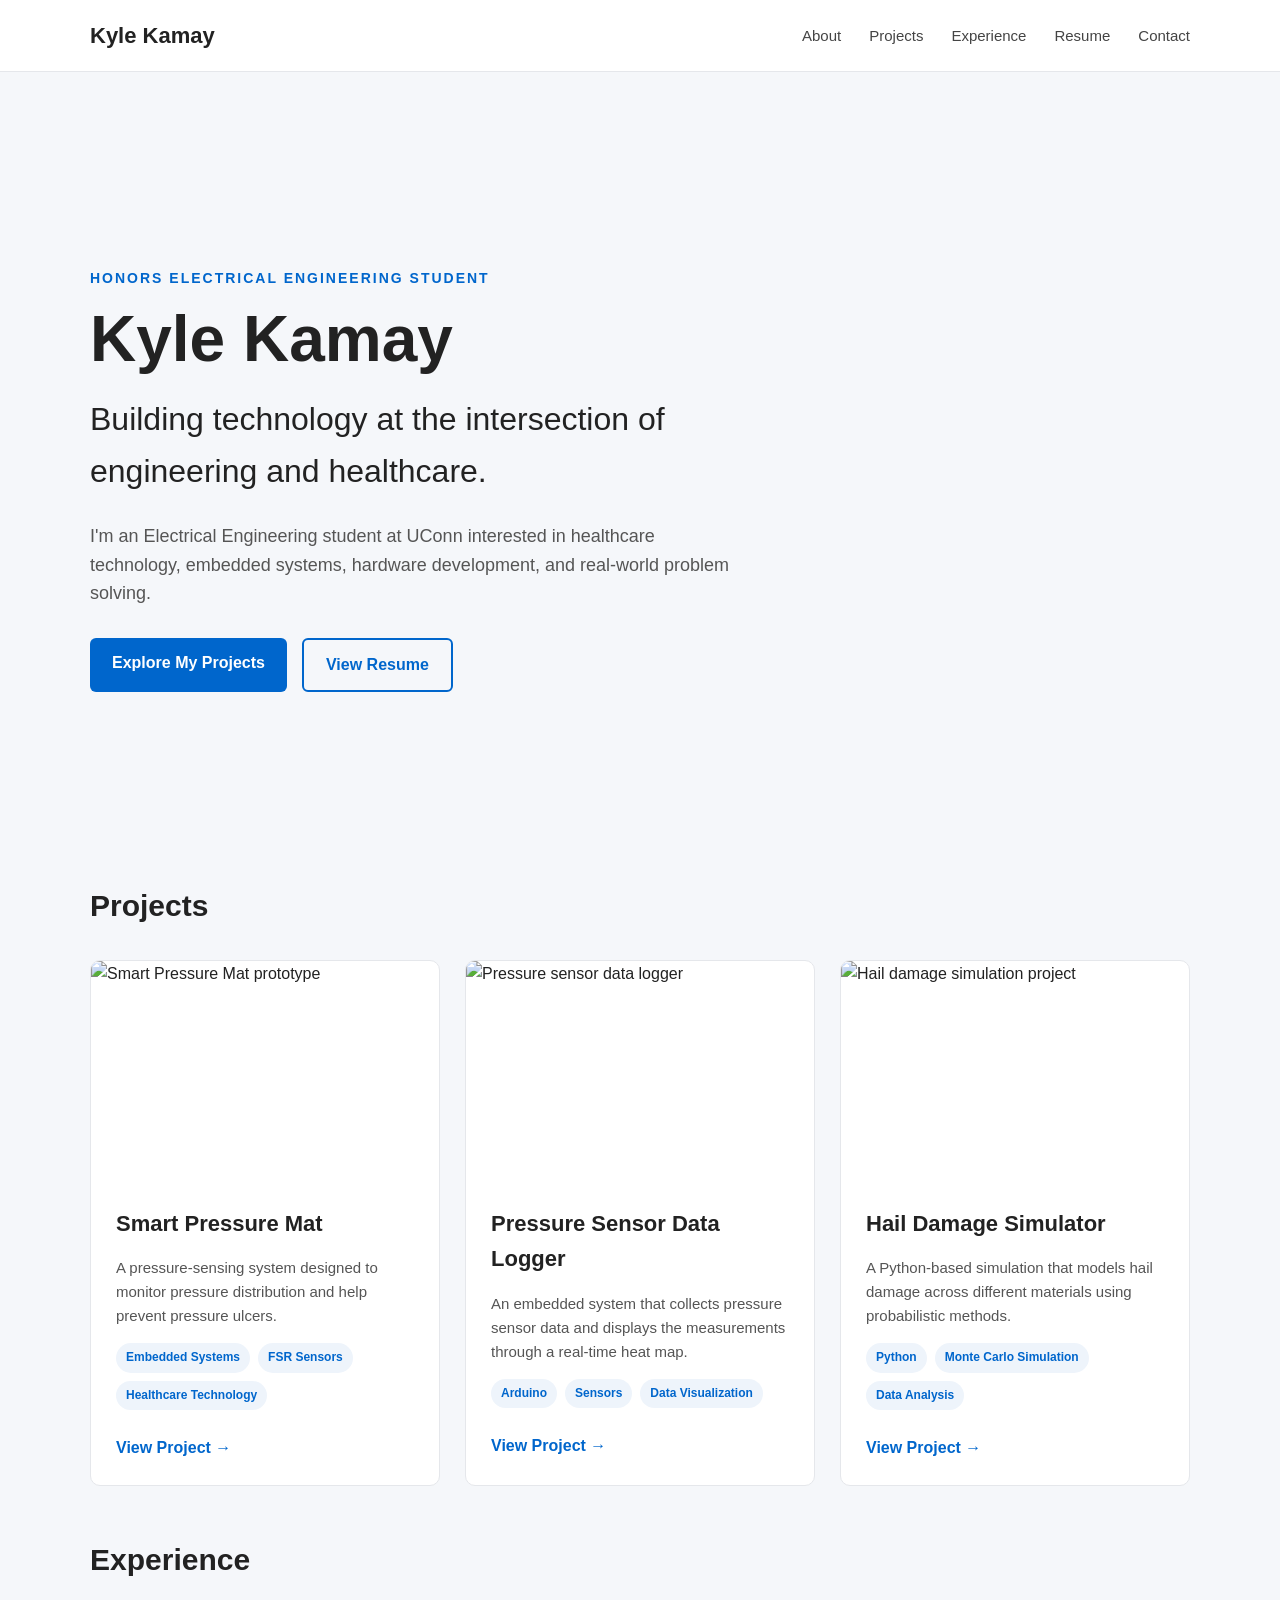
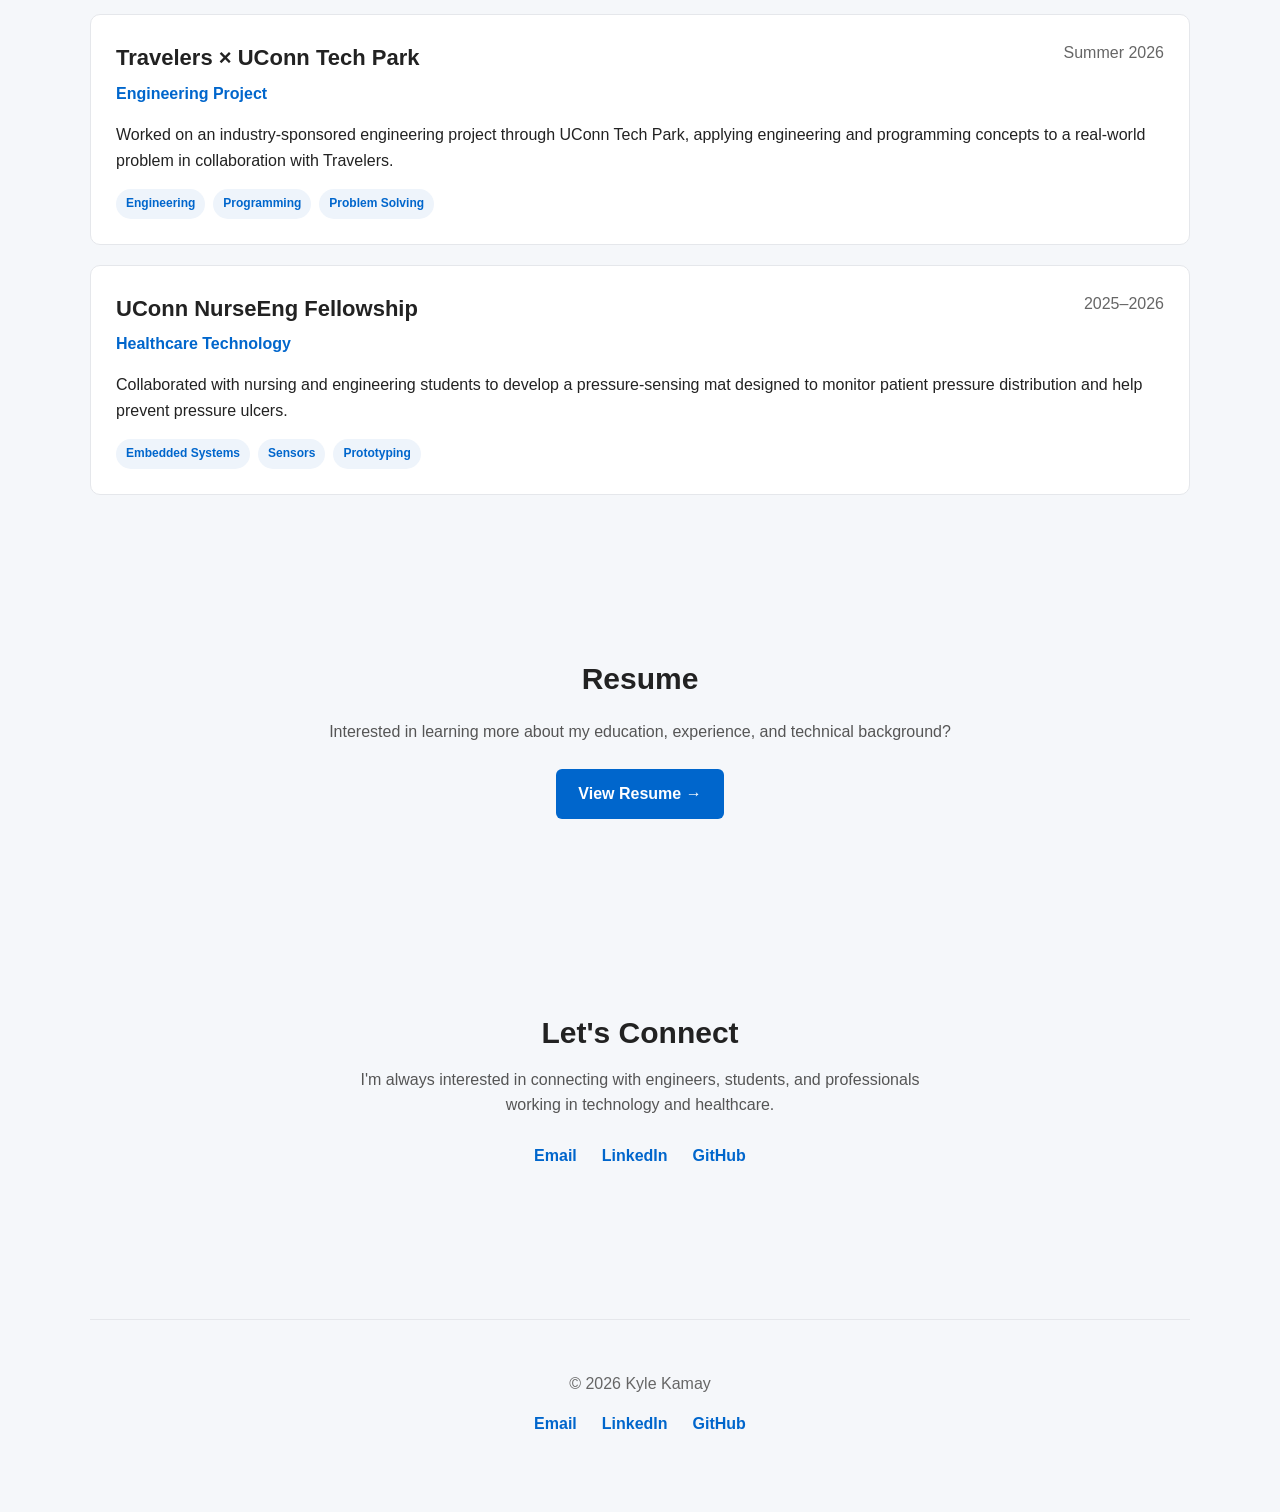
==== index.html @ 366bf532 "Add files via upload" ====
<!DOCTYPE html>
<html>
<head>
    <meta charset="UTF-8">
    <title>Kyle Kamay | Electrical Engineering Portfolio</title>
    <link rel="stylesheet" href="style.css">
</head>

<body>
    <nav class="navbar">
    <div class="nav-container">

        <a href="index.html" class="nav-logo">Kyle Kamay</a>

        <div class="nav-links">
            <a href="#about">About</a>
            <a href="#projects">Projects</a>
            <a href="#experience">Experience</a>
            <a href="#resume">Resume</a>
            <a href="#contact">Contact</a>
        </div>

    </div>
</nav>


    <div class="container">
        <section class="hero" id="about">

    <div class="hero-text">

        <p class="hero-label">HONORS ELECTRICAL ENGINEERING STUDENT</p>

        <h1>Kyle Kamay</h1>

        <h2>
            Building technology at the intersection of
            engineering and healthcare.
        </h2>

        <p class="hero-description">
            I'm an Electrical Engineering student at UConn interested in
            healthcare technology, embedded systems, hardware development,
            and real-world problem solving.
        </p>

        <div class="hero-buttons">
            <a href="#projects" class="button primary-button">
                Explore My Projects
            </a>
        

            <a href="#resume" class="button secondary-button">
                View Resume
            </a>
        </div>

    </div>

</section>
        

    

    <section id="projects">

    <h2>Projects</h2>

    <div class="project-grid">

        <!-- Smart Pressure Mat -->
        <div class="project-card">

            <img 
                src="Images/basic-sensor-integration.png" 
                alt="Smart Pressure Mat prototype"
            >

            <div class="project-content">

                <h3>Smart Pressure Mat</h3>

                <p>
                    A pressure-sensing system designed to monitor pressure
                    distribution and help prevent pressure ulcers.
                </p>

                <div class="project-tags">
                    <span>Embedded Systems</span>
                    <span>FSR Sensors</span>
                    <span>Healthcare Technology</span>
                </div>

                <a href="Projects/smart-pressure-mat.html" class="project-button">
                    View Project →
                </a>

            </div>

        </div>


        <!-- Pressure Sensor Data Logger -->
        <div class="project-card">

            <img 
                src="Images/fsr-readings.png" 
                alt="Pressure sensor data logger"
            >

            <div class="project-content">

                <h3>Pressure Sensor Data Logger</h3>

                <p>
                    An embedded system that collects pressure sensor data
                    and displays the measurements through a real-time heat map.
                </p>

                <div class="project-tags">
                    <span>Arduino</span>
                    <span>Sensors</span>
                    <span>Data Visualization</span>
                </div>

                <a href="Projects/smart-pressure-mat.html" class="project-button">
                    View Project →
                </a>

            </div>

        </div>


        <!-- Hail Damage Simulator -->
        <div class="project-card">

            <img 
                src="Images/monte-carlo-results.png" 
                alt="Hail damage simulation project"
            >

            <div class="project-content">

                <h3>Hail Damage Simulator</h3>

                <p>
                    A Python-based simulation that models hail damage across
                    different materials using probabilistic methods.
                </p>

                <div class="project-tags">
                    <span>Python</span>
                    <span>Monte Carlo Simulation</span>
                    <span>Data Analysis</span>
                </div>

                <a href="Projects/hail_damage.html" class="project-button">
                    View Project →
                </a>

            </div>

        </div>

    </div>

</section>
    

    
    

    <section id="experience">

    <h2>Experience</h2>

    <div class="experience-list">

        <div class="experience-card">

            <div class="experience-header">
                <div>
                    <h3>Travelers × UConn Tech Park</h3>
                    <p class="experience-role">
                        Engineering Project
                    </p>
                </div>

                <p class="experience-date">
                    Summer 2026
                </p>
            </div>

            <p>
                Worked on an industry-sponsored engineering project through
                UConn Tech Park, applying engineering and programming concepts
                to a real-world problem in collaboration with Travelers.
            </p>

            <div class="experience-tags">
                <span>Engineering</span>
                <span>Programming</span>
                <span>Problem Solving</span>
            </div>

        </div>


        <div class="experience-card">

            <div class="experience-header">
                <div>
                    <h3>UConn NurseEng Fellowship</h3>
                    <p class="experience-role">
                        Healthcare Technology
                    </p>
                </div>

                <p class="experience-date">
                    2025–2026
                </p>
            </div>

            <p>
                Collaborated with nursing and engineering students to develop
                a pressure-sensing mat designed to monitor patient pressure
                distribution and help prevent pressure ulcers.
            </p>

            <div class="experience-tags">
                <span>Embedded Systems</span>
                <span>Sensors</span>
                <span>Prototyping</span>
            </div>

        </div>

    </div>

</section>  
<section id="resume" class="resume-section">

    <h2>Resume</h2>

    <p>
        Interested in learning more about my education, experience,
        and technical background?
    </p>

    <a 
        href="Documents/Kyle-Kamay-Resume-8-14-26.pdf"
        target="_blank"
        class="button primary-button"
    >
        View Resume →
    </a>

</section>
<section id="contact" class="contact-section">

    <h2>Let's Connect</h2>

    <p>
        I'm always interested in connecting with engineers, students,
        and professionals working in technology and healthcare.
    </p>

    <div class="contact-links">

        <a href="mailto:kyle.kamay@uconn.edu">
            Email
        </a>

        <a href="https://www.linkedin.com/in/kyle-kamay-461450316/">
            LinkedIn
        </a>

        <a href="https://github.com/Kyle-Kamay">
            GitHub
        </a>

    </div>

</section>

<footer class="site-footer">

    <p>
        © 2026 Kyle Kamay
    </p>

    <div class="footer-links">

        <a href="mailto:kyle.kamay@uconn.edu">
            Email
        </a>

        <a href="https://www.linkedin.com/in/kyle-kamay-461450316/"
           target="_blank">
            LinkedIn
        </a>

        <a href="https://github.com/Kyle-Kamay"
           target="_blank">
            GitHub
        </a>

    </div>

</footer>



    


</body>
</html>
---- style.css ----
body {
    font-family: Arial, sans-serif;
    margin: 0;
    padding: 0;
    background-color: #f5f7fa;
    color: #222;
    line-height: 1.6;
}

h1, h2, h3 {
    margin-bottom: 10px;
}

a {
    color: #0066cc;
    text-decoration: none;
}

a:hover {
    text-decoration: underline;
}

.container {
    max-width: 1100px;
    margin: 0 auto;
    padding: 40px 25px;
}

h1 {
    font-size: 48px;
    margin-bottom: 5px;
}

h2 {
    font-size: 30px;
    margin-top: 50px;
}

.navbar {
    background-color: #ffffff;
    border-bottom: 1px solid #e5e7eb;
    position: sticky;
    top: 0;
    z-index: 1000;
}

.nav-container {
    max-width: 1100px;
    margin: 0 auto;
    padding: 18px 25px;

    display: flex;
    justify-content: space-between;
    align-items: center;
}

.nav-logo {
    font-size: 22px;
    font-weight: bold;
    color: #222;
}

.nav-links {
    display: flex;
    gap: 28px;
}

.nav-links a {
    color: #444;
    font-size: 15px;
    font-weight: 500;
}

.nav-links a:hover {
    color: #0066cc;
    text-decoration: none;
}

html {
    scroll-behavior: smooth;
}

.hero {
    min-height: 600px;

    display: flex;
    align-items: center;

    padding: 60px 0;
}

.hero-text {
    max-width: 800px;
}

.hero-label {
    font-size: 14px;
    font-weight: bold;
    letter-spacing: 2px;
    color: #0066cc;
    margin-bottom: 15px;
}

.hero h1 {
    font-size: 64px;
    margin: 0;
    line-height: 1.1;
}

.hero h2 {
    font-size: 32px;
    font-weight: 500;
    margin-top: 20px;
    max-width: 750px;
}

.hero-description {
    font-size: 18px;
    color: #555;
    max-width: 650px;
    margin-top: 25px;
}

.hero-buttons {
    display: flex;
    gap: 15px;
    margin-top: 30px;
}

.button {
    display: inline-block;
    padding: 12px 22px;
    border-radius: 6px;
    font-weight: bold;
    transition: 0.2s;
}

.primary-button {
    background-color: #0066cc;
    color: white;
}

.primary-button:hover {
    background-color: #0052a3;
    text-decoration: none;
}

.secondary-button {
    border: 2px solid #0066cc;
    color: #0066cc;
}

.secondary-button:hover {
    background-color: #0066cc;
    color: white;
    text-decoration: none;
}

.project-grid {
    display: grid;
    grid-template-columns: repeat(3, 1fr);
    gap: 25px;
    margin-top: 30px;
}

.project-card {
    background-color: white;
    border: 1px solid #e5e7eb;
    border-radius: 10px;
    overflow: hidden;

    transition: transform 0.2s, box-shadow 0.2s;
}

.project-card:hover {
    transform: translateY(-5px);
    box-shadow: 0 10px 25px rgba(0, 0, 0, 0.08);
}

.project-card img {
    width: 100%;
    height: 220px;
    object-fit: cover;
    display: block;
}

.project-content {
    padding: 25px;
}

.project-content h3 {
    font-size: 22px;
    margin-top: 0;
}

.project-content p {
    color: #555;
    font-size: 15px;
}

.project-tags {
    display: flex;
    flex-wrap: wrap;
    gap: 8px;
    margin: 15px 0;
}

.project-tags span {
    background-color: #eef4fb;
    color: #0066cc;
    padding: 5px 10px;
    border-radius: 20px;
    font-size: 12px;
    font-weight: 600;
}

.project-button {
    display: inline-block;
    margin-top: 10px;

    color: #0066cc;
    font-weight: bold;
}

.project-button:hover {
    text-decoration: underline;
}

.experience-list {
    display: flex;
    flex-direction: column;
    gap: 20px;
    margin-top: 30px;
}

.experience-card {
    background-color: white;
    border: 1px solid #e5e7eb;
    border-radius: 10px;
    padding: 25px;

    transition: transform 0.2s, box-shadow 0.2s;
}

.experience-card:hover {
    transform: translateY(-3px);
    box-shadow: 0 8px 20px rgba(0, 0, 0, 0.06);
}

.experience-header {
    display: flex;
    justify-content: space-between;
    align-items: flex-start;
    gap: 20px;
}

.experience-card h3 {
    font-size: 22px;
    margin: 0;
}

.experience-role {
    color: #0066cc;
    font-weight: 600;
    margin: 5px 0 0;
}

.experience-date {
    color: #666;
    white-space: nowrap;
    margin: 0;
}

.experience-tags {
    display: flex;
    flex-wrap: wrap;
    gap: 8px;
    margin-top: 15px;
}

.experience-tags span {
    background-color: #eef4fb;
    color: #0066cc;
    padding: 5px 10px;
    border-radius: 20px;
    font-size: 12px;
    font-weight: 600;
}

.resume-section {
    text-align: center;
    padding: 70px 20px;
    margin-top: 40px;
}

.resume-section p {
    color: #555;
    margin-bottom: 25px;
}

.contact-section {
    text-align: center;
    padding: 70px 20px;
}

.contact-section p {
    max-width: 600px;
    margin: 0 auto 25px;
    color: #555;
}

.contact-links {
    display: flex;
    justify-content: center;
    gap: 25px;
}

.contact-links a {
    font-weight: 600;
}


.project-page {
    max-width: 900px;
    margin: 0 auto;
    padding: 60px 25px;
}

.project-hero {
    text-align: center;
    padding: 50px 0;
}

.project-hero h1 {
    font-size: 56px;
    margin: 10px 0 20px;
}

.project-subtitle {
    font-size: 20px;
    color: #555;
    max-width: 700px;
    margin: 0 auto;
}

.project-links {
    display: flex;
    justify-content: center;
    gap: 15px;
    margin-top: 30px;
}

.project-main-image {
    margin: 30px 0 70px;
}

.project-main-image img {
    width: 100%;
    border-radius: 10px;
    display: block;
}

.project-section {
    margin-bottom: 60px;
}

.project-section h2 {
    font-size: 30px;
    margin-bottom: 15px;
}

.project-section p {
    font-size: 17px;
    color: #444;
}

.project-section,
.project-section p,
.project-section li,
.project-takeaway,
.project-takeaway p,
.project-takeaway li {
    font-family: Arial, sans-serif;
    font-size: 17px;
    line-height: 1.6;
    color: #444;
}


.project-section h2,
.project-takeaway h2 {
    font-family: Arial, sans-serif;
    font-size: 30px;
    color: #222;
    margin-bottom: 15px;
}

.project-takeaway {
    margin-top: 70px;
    padding: 35px;
    background-color: #ffffff;
    border: 1px solid #e5e7eb;
    border-radius: 10px;
}

.project-takeaway p {
    font-size: 18px;
    line-height: 1.7;
}

/* Pressure Mat project styling */

.project-hero {
    padding: 70px 0 50px;
}

.project-hero .hero-label {
    font-size: 13px;
    font-weight: 700;
    letter-spacing: 1.5px;
    margin-bottom: 15px;
}

.project-hero h1 {
    max-width: 850px;
    margin: 0 auto 20px;
    line-height: 1.1;
}

.project-hero .project-subtitle {
    max-width: 700px;
    line-height: 1.6;
}

.project-main-image {
    margin: 20px 0 75px;
}

.project-main-image img {
    width: 100%;
    max-height: 600px;
    object-fit: contain;
    border-radius: 12px;
    display: block;
    box-shadow: 0 8px 25px rgba(0, 0, 0, 0.08);
}



.project-section {
    margin-bottom: 75px;
}

.project-section h2 {
    font-size: 30px;
    margin-bottom: 20px;
    line-height: 1.2;
}

.project-section p {
    max-width: 800px;
    font-size: 17px;
    line-height: 1.7;
    margin-bottom: 18px;
}

.hardware-image,
.code-image,
.architecture-image {
    margin: 30px 0;
}

.hardware-image img,
.code-image img,
.architecture-image img {
    width: 100%;
    max-width: 800px;
    display: block;
    margin: 0 auto;
    border-radius: 10px;
    box-shadow: 0 6px 20px rgba(0, 0, 0, 0.08);
}

.code-image {
    background-color: #f5f5f5;
    padding: 20px;
    border-radius: 12px;
}

.project-takeaway {
    margin-top: 80px;
    padding: 40px;
    background-color: #ffffff;
    border: 1px solid #e5e7eb;
    border-radius: 12px;
    box-shadow: 0 6px 20px rgba(0, 0, 0, 0.05);
}

.project-takeaway h2 {
    margin-top: 0;
}

.project-takeaway p {
    font-size: 18px;
    line-height: 1.7;
}


.project-footer {
    text-align: center;
    margin: 70px 0 20px;
}

.project-footer a {
    font-weight: 600;
    text-decoration: none;
}

.site-footer {
    margin-top: 80px;
    padding: 35px 20px;
    text-align: center;
    border-top: 1px solid #e5e7eb;
    color: #666;
}

.site-footer p {
    margin-bottom: 15px;
}

.footer-links {
    display: flex;
    justify-content: center;
    gap: 25px;
}

.footer-links a {
    text-decoration: none;
    font-weight: 600;
}

@media (max-width: 768px) {

    .nav-container {
        flex-direction: column;
        gap: 15px;
    }

    .nav-links {
        flex-wrap: wrap;
        justify-content: center;
    }

    .project-hero h1 {
        font-size: 40px;
    }

    .project-subtitle {
        font-size: 18px;
    }

    .project-links {
        flex-direction: column;
        align-items: center;
    }

    .project-links a {
        width: 100%;
        max-width: 300px;
        text-align: center;
    }

    .project-page {
        padding: 40px 20px;
    }

    .project-section h2 {
        font-size: 26px;
    }

    .project-section p {
        font-size: 16px;
    }

    .project-takeaway {
        padding: 25px;
    }

    .project-takeaway p {
        font-size: 16px;
    }

    .experience-header {
        flex-direction: column;
        gap: 5px;
    }

    .contact-links {
        flex-direction: column;
        align-items: center;
        gap: 15px;
    }

    .footer-links {
        flex-direction: column;
        gap: 12px;
    }
}
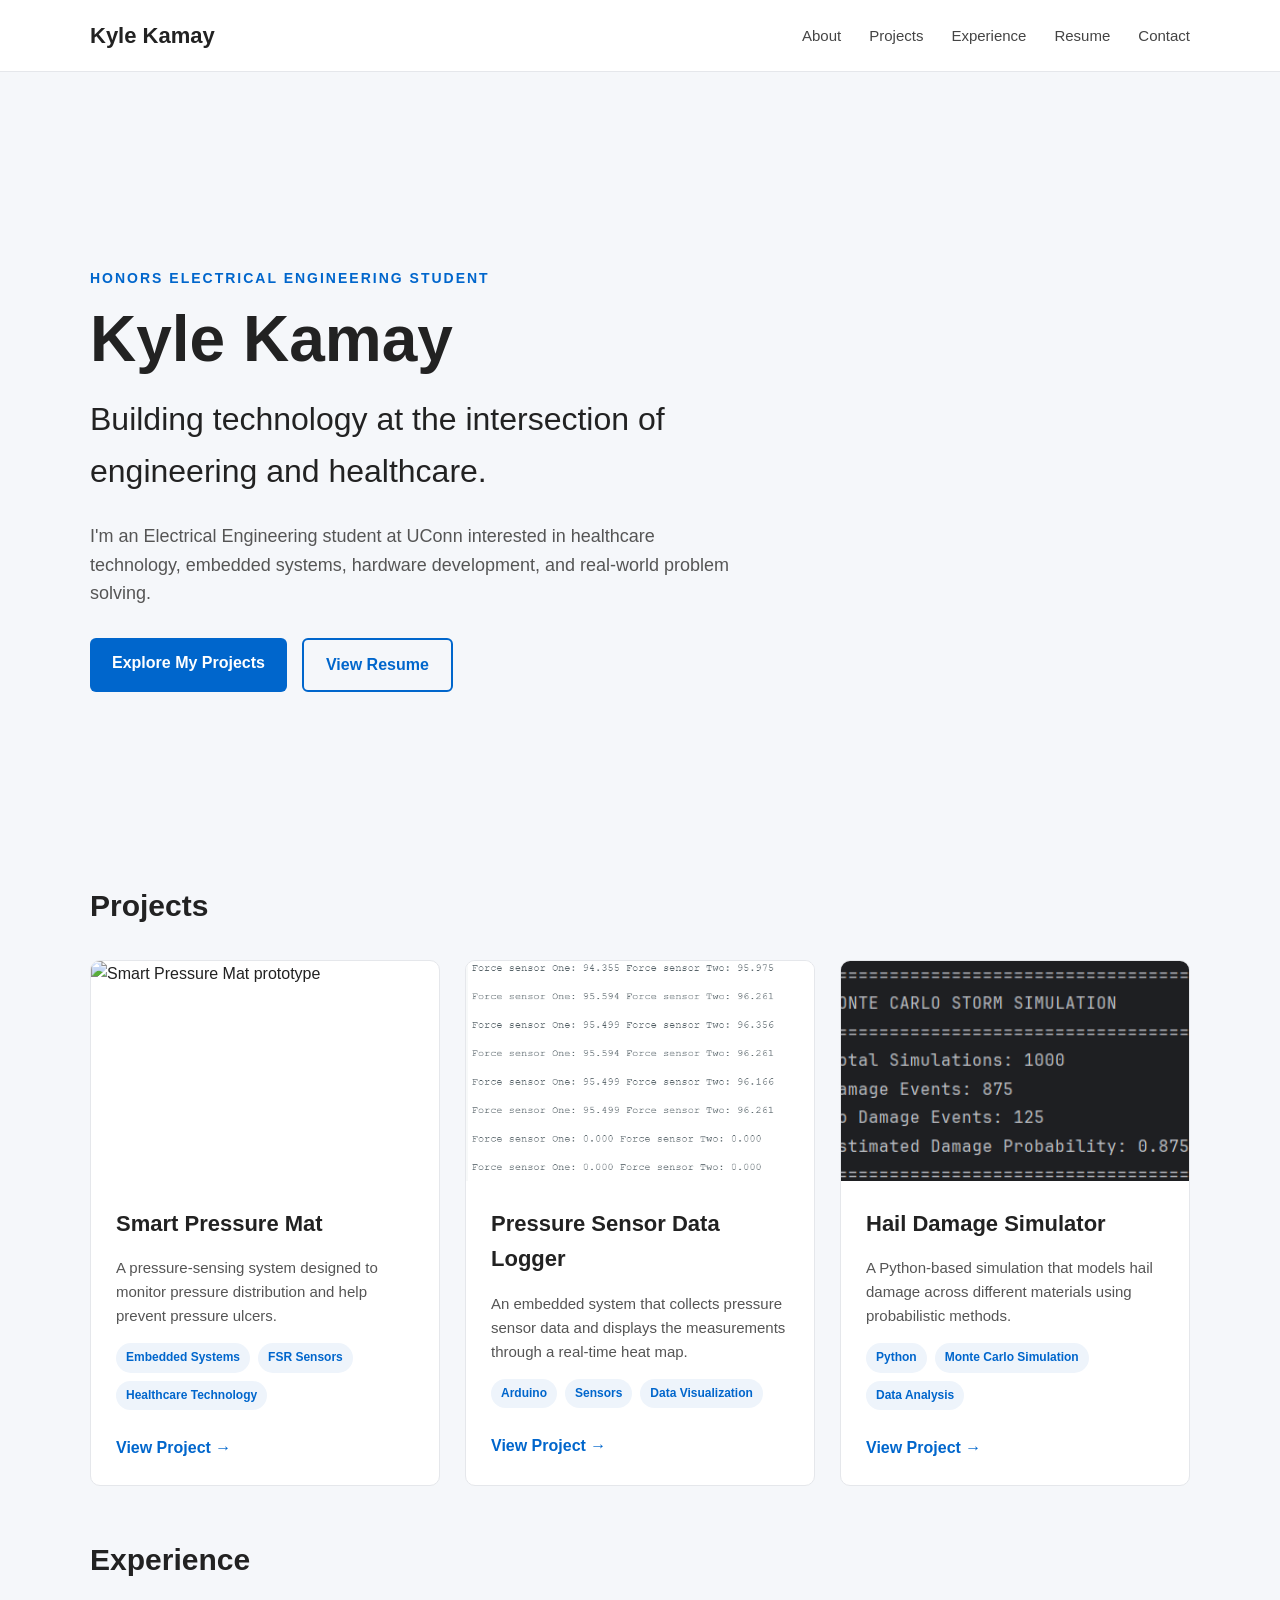
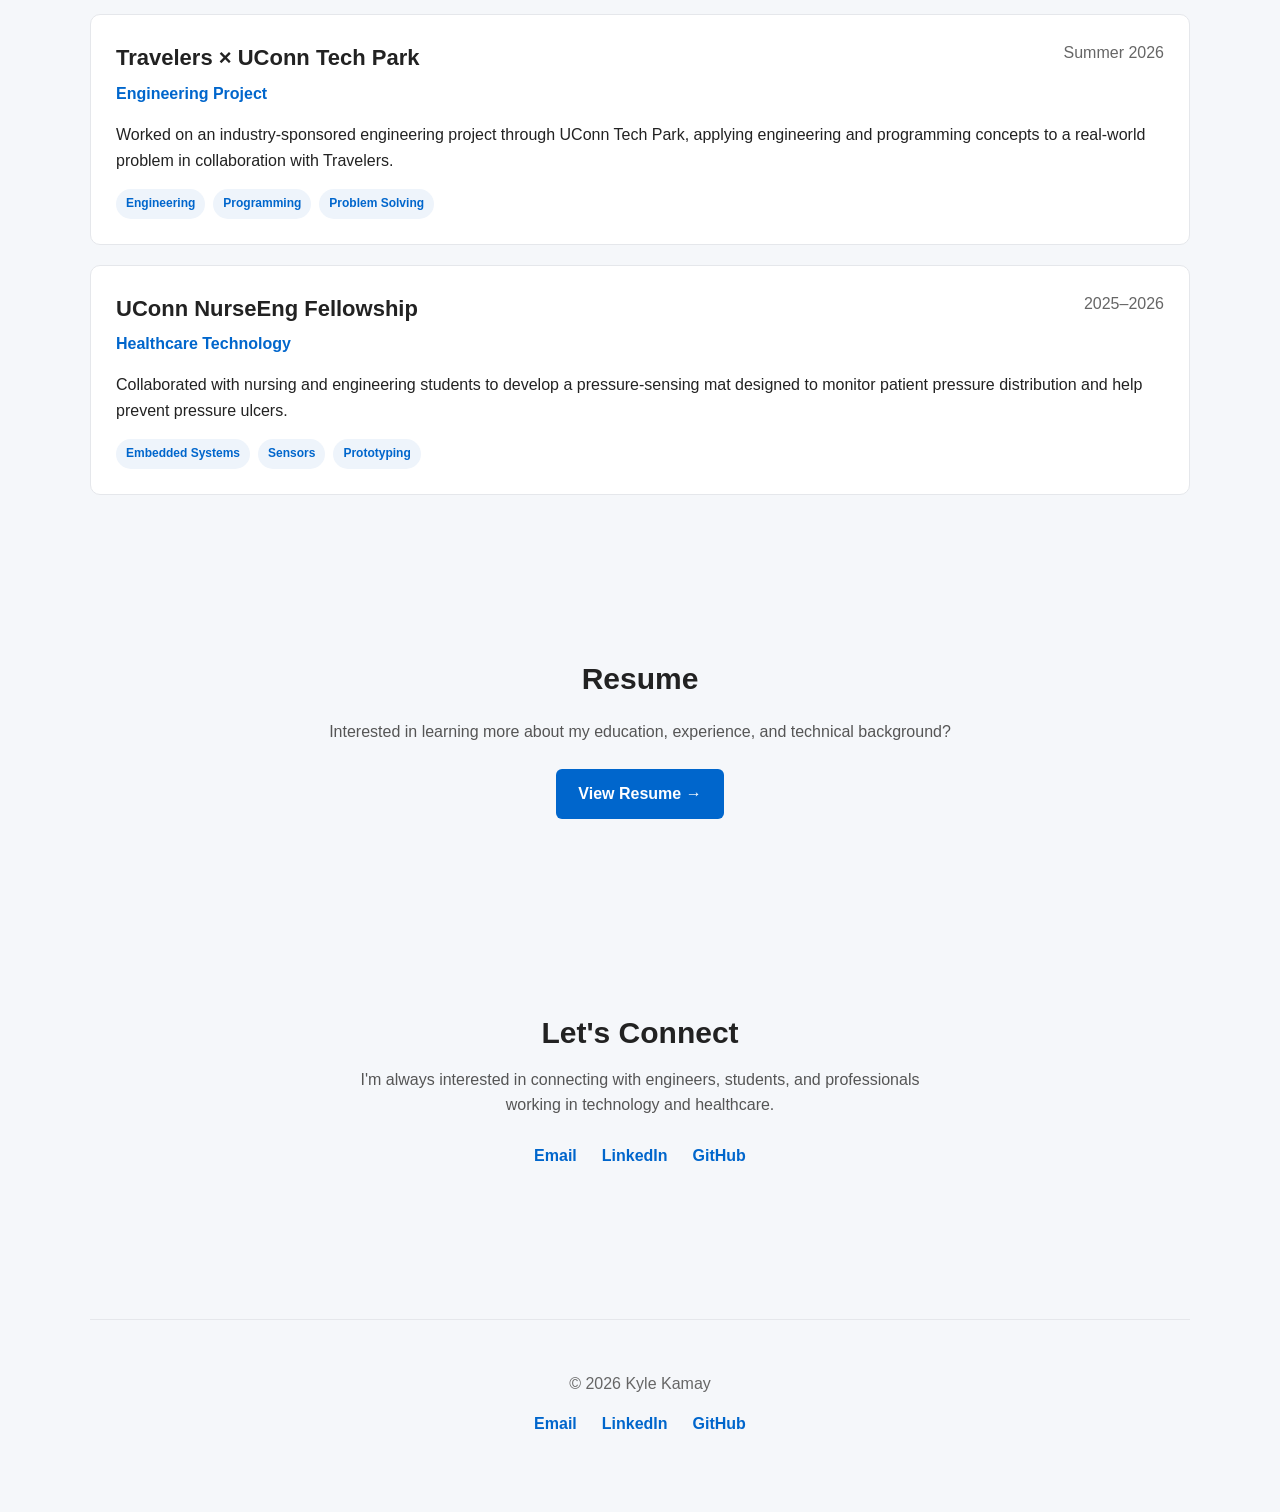
==== commit 2fbe8d44: "Update resume link in index.html" ====
--- a/index.html
+++ b/index.html
@@ -249,7 +249,7 @@
     </p>
 
     <a 
-        href="Documents/Kyle-Kamay-Resume-8-14-26.pdf"
+        href="Documents/Kamay_Resume (2).pdf"
         target="_blank"
         class="button primary-button"
     >
